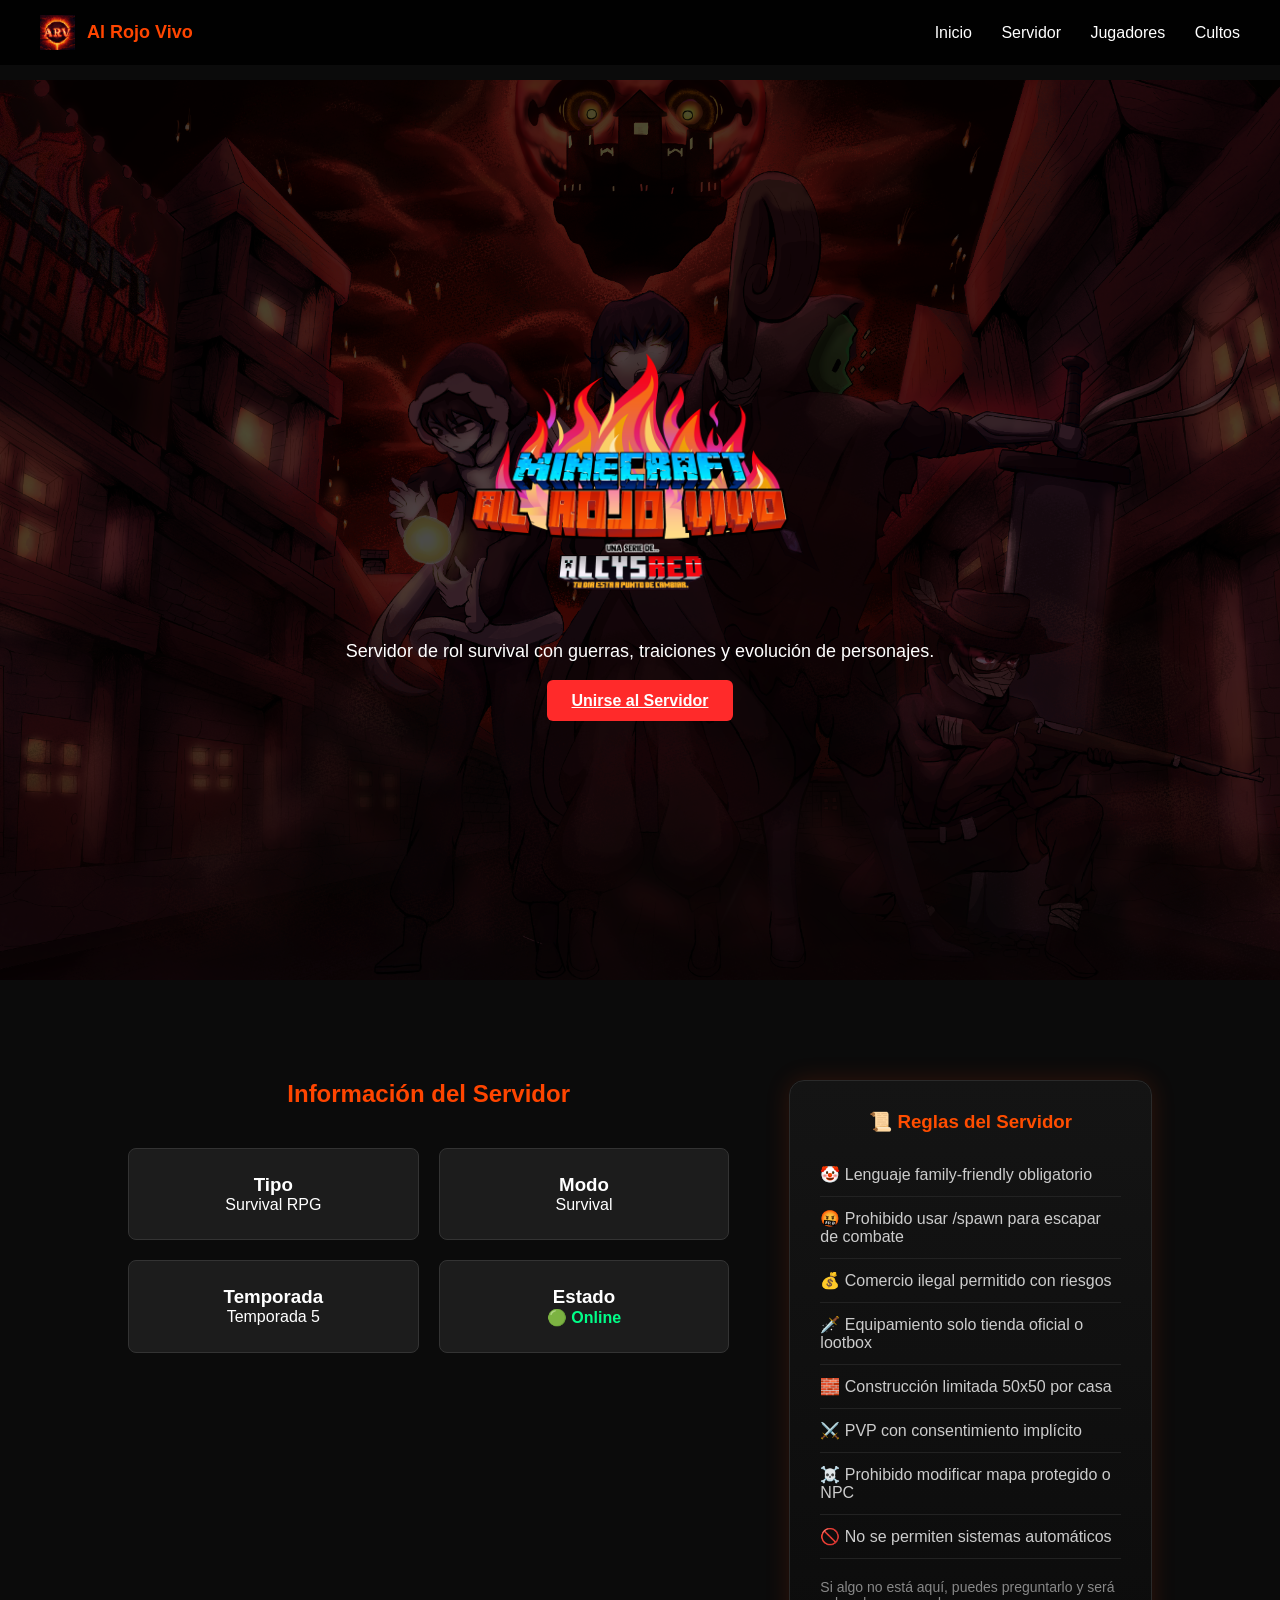
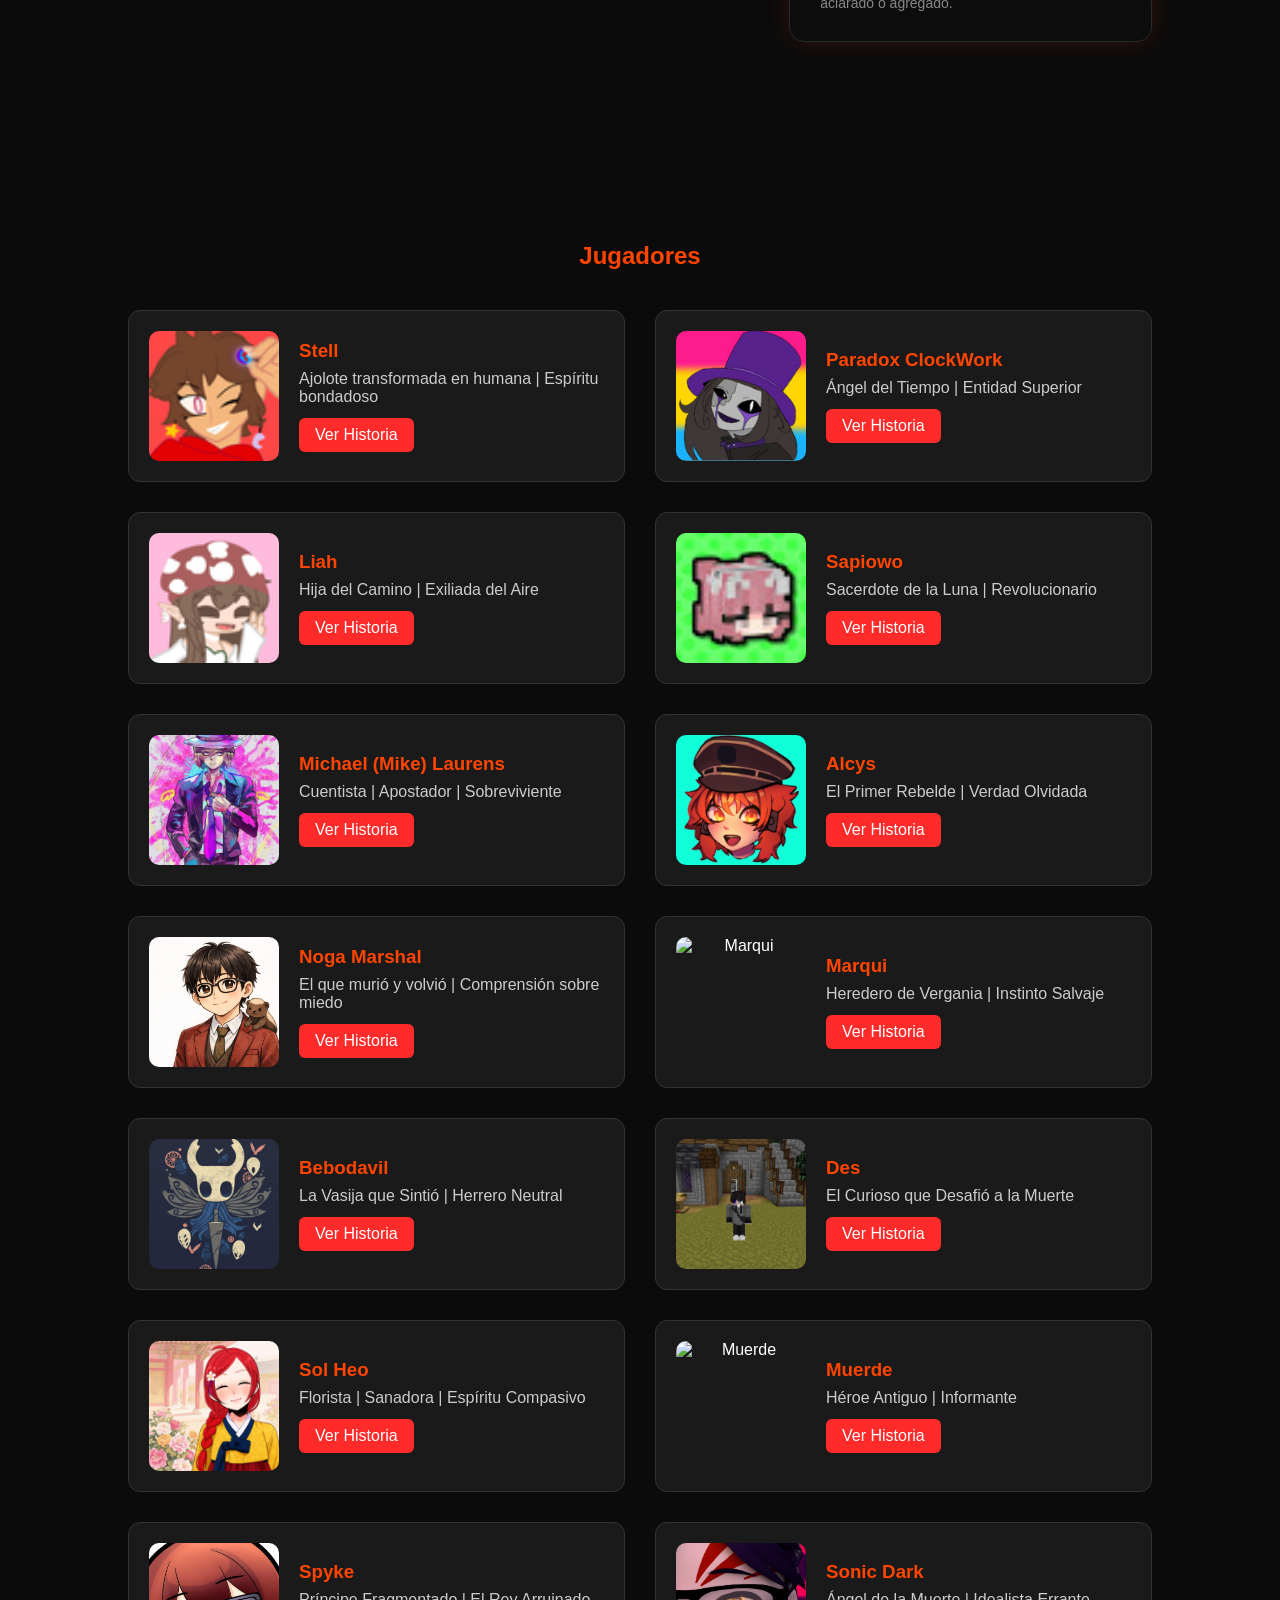
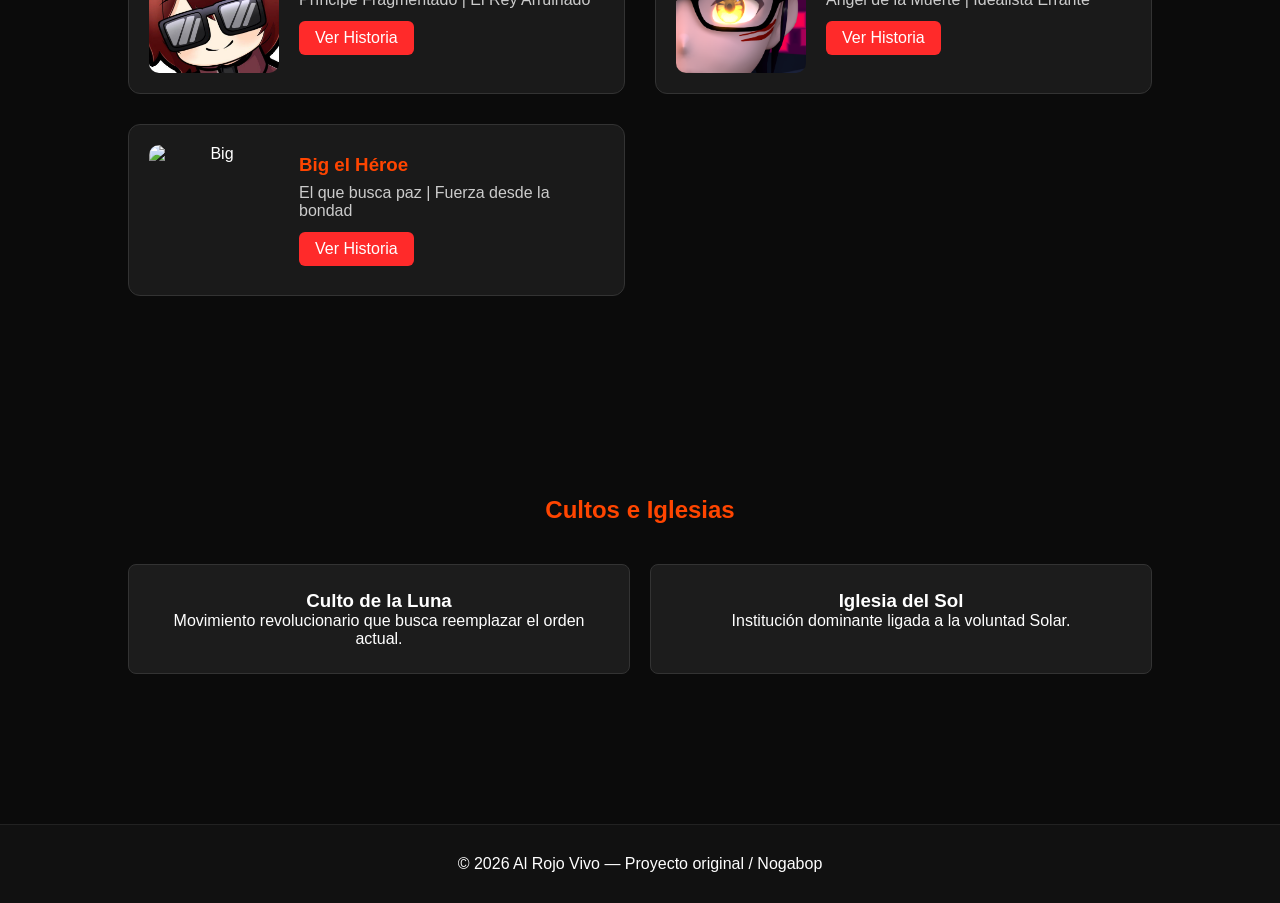
==== index.html @ 5db58ed6 "Add files via upload" ====
<!DOCTYPE html>
<html lang="es">
<head>
    <meta charset="UTF-8">
    <title>Al Rojo Vivo</title>
    <meta name="viewport" content="width=device-width, initial-scale=1.0">
    <link rel="stylesheet" href="Estilo.css">
</head>

<body>

<!-- NAVBAR -->
<nav class="navbar">
    <div class="nav-left">
        <img src="logo-arv.png" class="logo" alt="Logo ARV">
        <span class="brand-name">Al Rojo Vivo</span>
    </div>

    <div class="nav-right">
        <a href="#inicio">Inicio</a>
        <a href="#servidor">Servidor</a>
        <a href="#jugadores">Jugadores</a>
        <a href="#cultos">Cultos</a>
    </div>
</nav>

<!-- HERO -->
<section id="inicio" class="hero">
    <div class="hero-content">
        <img src="logo de arv.png" alt="Al Rojo Vivo Logo" class="main-logo">
        <p class="subtitle">
            Servidor de rol survival con guerras, traiciones y evolución de personajes.
        </p>

        <a href="https://docs.google.com/forms/d/e/1FAIpQLScoyAcL1hHwisfjqUX6EeGmMcqTNpLWtyHBWg27hox_S5ZKVg/viewform"
           target="_blank" class="btn">
           Unirse al Servidor
        </a>
    </div>
</section>

<!-- SERVIDOR + SIDEBAR -->
<section id="servidor" class="section server-section">

    <div class="server-main">
        <h2>Información del Servidor</h2>

        <div class="grid">
            <div class="card">
                <h3>Tipo</h3>
                <p>Survival RPG</p>
            </div>

            <div class="card">
                <h3>Modo</h3>
                <p>Survival</p>
            </div>

            <div class="card">
                <h3>Temporada</h3>
                <p>Temporada 5</p>
            </div>

            <div class="card">
                <h3>Estado</h3>
                <p class="online">🟢 Online</p>
            </div>
        </div>
    </div>

    <!-- SIDEBAR REGLAS -->
    <aside class="server-sidebar">
        <h3>📜 Reglas del Servidor</h3>

        <ul>
            <li>🤡 Lenguaje family-friendly obligatorio</li>
            <li>🤬 Prohibido usar /spawn para escapar de combate</li>
            <li>💰 Comercio ilegal permitido con riesgos</li>
            <li>🗡️ Equipamiento solo tienda oficial o lootbox</li>
            <li>🧱 Construcción limitada 50x50 por casa</li>
            <li>⚔️ PVP con consentimiento implícito</li>
            <li>☠️ Prohibido modificar mapa protegido o NPC</li>
            <li>🚫 No se permiten sistemas automáticos</li>
        </ul>

        <p class="rule-note">
            Si algo no está aquí, puedes preguntarlo y será aclarado o agregado.
        </p>
    </aside>

</section>

<section id="jugadores" class="section">
    <h2>Jugadores</h2>

    <div class="players-container">

        <!-- STELL -->
        <div class="player-row">
            <img src="stell2.png" alt="Stell">
            <div class="player-info">
                <h3>Stell</h3>
                <p>Ajolote transformada en humana | Espíritu bondadoso</p>
                <a href="stell.html" class="player-btn">Ver Historia</a>
            </div>
        </div>

        <!-- PARADOX -->
        <div class="player-row">
            <img src="paradox.png" alt="Paradox">
            <div class="player-info">
                <h3>Paradox ClockWork</h3>
                <p>Ángel del Tiempo | Entidad Superior</p>
                <a href="paradox.html" class="player-btn">Ver Historia</a>
            </div>
        </div>

        <!-- LIAH -->
        <div class="player-row">
            <img src="liah.png" alt="Liah">
            <div class="player-info">
                <h3>Liah</h3>
                <p>Hija del Camino | Exiliada del Aire</p>
                <a href="liah.html" class="player-btn">Ver Historia</a>
            </div>
        </div>

        <!-- SAPIWO -->
        <div class="player-row">
            <img src="sapiowo.png" alt="Sapiowo">
            <div class="player-info">
                <h3>Sapiowo</h3>
                <p>Sacerdote de la Luna | Revolucionario</p>
                <a href="sapiowo.html" class="player-btn">Ver Historia</a>
            </div>
        </div>

        <!-- MIKE -->
        <div class="player-row">
            <img src="mike2.png" alt="Mike">
            <div class="player-info">
                <h3>Michael (Mike) Laurens</h3>
                <p>Cuentista | Apostador | Sobreviviente</p>
                <a href="mike.html" class="player-btn">Ver Historia</a>
            </div>
        </div>

        <!-- ALCYS -->
        <div class="player-row">
            <img src="alcys.png" alt="Alcys">
            <div class="player-info">
                <h3>Alcys</h3>
                <p>El Primer Rebelde | Verdad Olvidada</p>
                <a href="alcys.html" class="player-btn">Ver Historia</a>
            </div>
        </div>

        <!-- NOGA -->
        <div class="player-row">
            <img src="foto noga.png.jpeg" alt="Noga">
            <div class="player-info">
                <h3>Noga Marshal</h3>
                <p>El que murió y volvió | Comprensión sobre miedo</p>
                <a href="noga.html" class="player-btn">Ver Historia</a>
            </div>
        </div>

        <!-- MARQUI -->
        <div class="player-row">
            <img src="marqui.png" alt="Marqui">
            <div class="player-info">
                <h3>Marqui</h3>
                <p>Heredero de Vergania | Instinto Salvaje</p>
                <a href="marqui.html" class="player-btn">Ver Historia</a>
            </div>
        </div>

        <!-- BEBO -->
        <div class="player-row">
            <img src="bebo.png" alt="Bebodavil">
            <div class="player-info">
                <h3>Bebodavil</h3>
                <p>La Vasija que Sintió | Herrero Neutral</p>
                <a href="bebo.html" class="player-btn">Ver Historia</a>
            </div>
        </div>

        <!-- DES -->
        <div class="player-row">
            <img src="foto de des.png" alt="Des">
            <div class="player-info">
                <h3>Des</h3>
                <p>El Curioso que Desafió a la Muerte</p>
                <a href="des.html" class="player-btn">Ver Historia</a>
            </div>
        </div>

        <!-- SOL HEO -->
        <div class="player-row">
            <img src="sol.png" alt="Sol Heo">
            <div class="player-info">
                <h3>Sol Heo</h3>
                <p>Florista | Sanadora | Espíritu Compasivo</p>
                <a href="sol.html" class="player-btn">Ver Historia</a>
            </div>
        </div>

        <!-- MUERDE -->
        <div class="player-row">
            <img src="muerde.png" alt="Muerde">
            <div class="player-info">
                <h3>Muerde</h3>
                <p>Héroe Antiguo | Informante</p>
                <a href="muerde.html" class="player-btn">Ver Historia</a>
            </div>
        </div>

        <!-- SPYKE -->
        <div class="player-row">
            <img src="foto de spyke.jpg" alt="Spyke">
            <div class="player-info">
                <h3>Spyke</h3>
                <p>Príncipe Fragmentado | El Rey Arruinado</p>
                <a href="spyke.html" class="player-btn">Ver Historia</a>
            </div>
        </div>

        <!-- SONIC DARK -->
        <div class="player-row">
            <img src="foto de sonic.png" alt="Sonic Dark">
            <div class="player-info">
                <h3>Sonic Dark</h3>
                <p>Ángel de la Muerte | Idealista Errante</p>
                <a href="sonicdark.html" class="player-btn">Ver Historia</a>
            </div>
        </div>

        <!-- BIG -->
        <div class="player-row">
            <img src="big.png" alt="Big">
            <div class="player-info">
                <h3>Big el Héroe</h3>
                <p>El que busca paz | Fuerza desde la bondad</p>
                <a href="big.html" class="player-btn">Ver Historia</a>
            </div>
        </div>

    </div>
</section>

    </div>
</section>

<!-- CULTOS -->
<section id="cultos" class="section">
    <h2>Cultos e Iglesias</h2>

    <div class="grid">
        <div class="card">
            <h3>Culto de la Luna</h3>
            <p>Movimiento revolucionario que busca reemplazar el orden actual.</p>
        </div>

        <div class="card">
            <h3>Iglesia del Sol</h3>
            <p>Institución dominante ligada a la voluntad Solar.</p>
        </div>
    </div>
</section>

<!-- FOOTER -->
<footer>
    © 2026 Al Rojo Vivo — Proyecto original / Nogabop
</footer>

<!-- MÚSICA -->
<audio id="bg-music" loop>
    <source src="Rey de la Nada_ Canción _ Centauria.mp3" type="audio/mpeg">
</audio>

<script>
    const musica = document.getElementById("bg-music");
    musica.volume = 0.1;

    document.addEventListener("click", function () {
        musica.play();
    });
</script>

</body>
</html>
---- Estilo.css ----
*{
    margin:0;
    padding:0;
    box-sizing:border-box;
}

html{
    scroll-behavior:smooth;
}

body{
    font-family: Arial, sans-serif;
    background:#0b0b0b;
    color:white;
}




.navbar{
    position:fixed;
    top:0;
    width:100%;
    display:flex;
    justify-content:space-between;
    align-items:center;
    padding:15px 40px;
    background:rgba(0,0,0,0.9);
    backdrop-filter:blur(6px);
    z-index:1000;
}

.nav-left{
    display:flex;
    align-items:center;
    gap:12px;
}

.logo{
    height:35px;
}

.brand-name{
    font-weight:bold;
    font-size:18px;
    color:#ff4500;
}

.nav-right a{
    color:white;
    text-decoration:none;
    margin-left:25px;
    transition:0.3s;
}

.nav-right a:hover{
    color:#ff4500;
}




.hero{
    height:100vh;
    display:flex;
    justify-content:center;
    align-items:center;
    text-align:center;
    background:url("fondo de arv.png") center/cover no-repeat;
    position:relative;
    margin-top:80px;
}

.hero::before{
    content:"";
    position:absolute;
    width:100%;
    height:100%;
    background:rgba(0,0,0,0.7);
}

.hero-content{
    position:relative;
    z-index:2;
    max-width:800px;
    padding:20px;
}

.main-logo{
    width:80%;
    max-width:600px;
    margin:0 auto 20px auto;
    display:block;
}

.subtitle{
    margin-bottom:30px;
    font-size:18px;
}

.btn{
    padding:12px 25px;
    background:#ff2a2a;
    border:none;
    cursor:pointer;
    color:white;
    font-weight:bold;
    transition:0.3s;
    border-radius:6px;
}

.btn:hover{
    background:#ff4500;
    box-shadow:0 0 15px #ff4500;
}




.section{
    padding:100px 10%;
    text-align:center;
}

h2{
    margin-bottom:40px;
    color:#ff4500;
}



.grid{
    display:grid;
    grid-template-columns:repeat(auto-fit,minmax(250px,1fr));
    gap:20px;
}

.card{
    background:#1c1c1c;
    padding:25px;
    border:1px solid #333;
    border-radius:8px;
    transition:0.3s;
}

.card:hover{
    border-color:#ff4500;
    transform:translateY(-5px);
}

.online{
    color:#00ff88;
    font-weight:bold;
}



.server-section{
    display:flex;
    gap:60px;
    align-items:flex-start;
}

.server-main{
    flex:2;
}

.server-sidebar{
    flex:1;
    background:linear-gradient(180deg,#141414,#0c0c0c);
    padding:30px;
    border-radius:15px;
    border:1px solid #2a2a2a;
    height:fit-content;
    box-shadow:0 0 25px rgba(255,70,0,0.15);
    text-align:left;
}

.server-sidebar h3{
    color:#ff4d00;
    margin-bottom:20px;
    text-align:center;
}

.server-sidebar ul{
    list-style:none;
    padding:0;
}

.server-sidebar li{
    padding:12px 0;
    border-bottom:1px solid #222;
    color:#ccc;
    transition:0.3s;
}

.server-sidebar li:hover{
    color:white;
    transform:translateX(5px);
}

.rule-note{
    margin-top:20px;
    font-size:14px;
    color:#888;
}



.players-container{
    display:grid;
    grid-template-columns:repeat(2, 1fr);
    gap:30px;
    max-width:1100px;
    margin:0 auto;
}

.player-row{
    display:flex;
    align-items:center;
    gap:20px;
    background:#1a1a1a;
    padding:20px;
    border-radius:12px;
    border:1px solid #333;
    transition:0.3s;
}

.player-row:hover{
    border-color:#ff4500;
    transform:translateY(-5px);
}

.player-row img{
    width:130px;
    height:130px;
    object-fit:cover;
    border-radius:10px;
}

.player-info{
    flex:1;
    text-align:left;
}

.player-info h3{
    color:#ff4500;
    margin-bottom:8px;
}

.player-info p{
    color:#ccc;
    margin-bottom:12px;
}

.player-btn{
    display:inline-block;
    padding:8px 16px;
    background:#ff2a2a;
    color:white;
    text-decoration:none;
    border-radius:6px;
    transition:0.3s;
}

.player-btn:hover{
    background:#ff4500;
}


footer{
    padding:30px;
    text-align:center;
    background:#111;
    margin-top:50px;
    border-top:1px solid #222;
}


.character-page{
    margin-top:120px;
    max-width:900px;
    margin-left:auto;
    margin-right:auto;
    text-align:left;
    padding:50px;
    background:#111;
    border-radius:16px;
    border:1px solid #222;
    box-shadow:0 0 40px rgba(255, 69, 0, 0.08);
    animation:fadeIn 0.8s ease;
}

.character-page h2{
    text-align:center;
    font-size:32px;
    margin-bottom:20px;
}

.character-page h3{
    margin-top:40px;
    margin-bottom:15px;
    color:#ff4500;
    font-size:22px;
    border-left:4px solid #ff4500;
    padding-left:10px;
}

.character-image{
    width:100%;
    max-width:400px;
    display:block;
    margin:30px auto;
    border-radius:16px;
    transition:0.4s;
}

.character-image:hover{
    transform:scale(1.03);
    box-shadow:0 0 30px rgba(255, 69, 0, 0.4);
}

.character-page p{
    margin-bottom:18px;
    line-height:1.7;
    color:#ddd;
}

.character-page ul{
    margin-left:25px;
    margin-top:10px;
    margin-bottom:20px;
}

.character-page li{
    margin-bottom:8px;
}

.character-quote{
    font-style:italic;
    text-align:center;
    margin-top:50px;
    font-size:18px;
    color:#aaa;
}

@keyframes fadeIn{
    from{
        opacity:0;
        transform:translateY(20px);
    }
    to{
        opacity:1;
        transform:translateY(0);
    }
}




@media(max-width:1000px){

    .server-section{
        flex-direction:column;
    }

    .players-container{
        grid-template-columns:1fr;
    }

    .player-row{
        flex-direction:column;
        text-align:center;
    }

    .player-info{
        text-align:center;
    }

    .navbar{
        flex-direction:column;
        gap:10px;
    }

    .nav-right{
        display:flex;
        flex-wrap:wrap;
        justify-content:center;
        gap:15px;
    }

    .nav-right a{
        margin-left:0;
    }
}
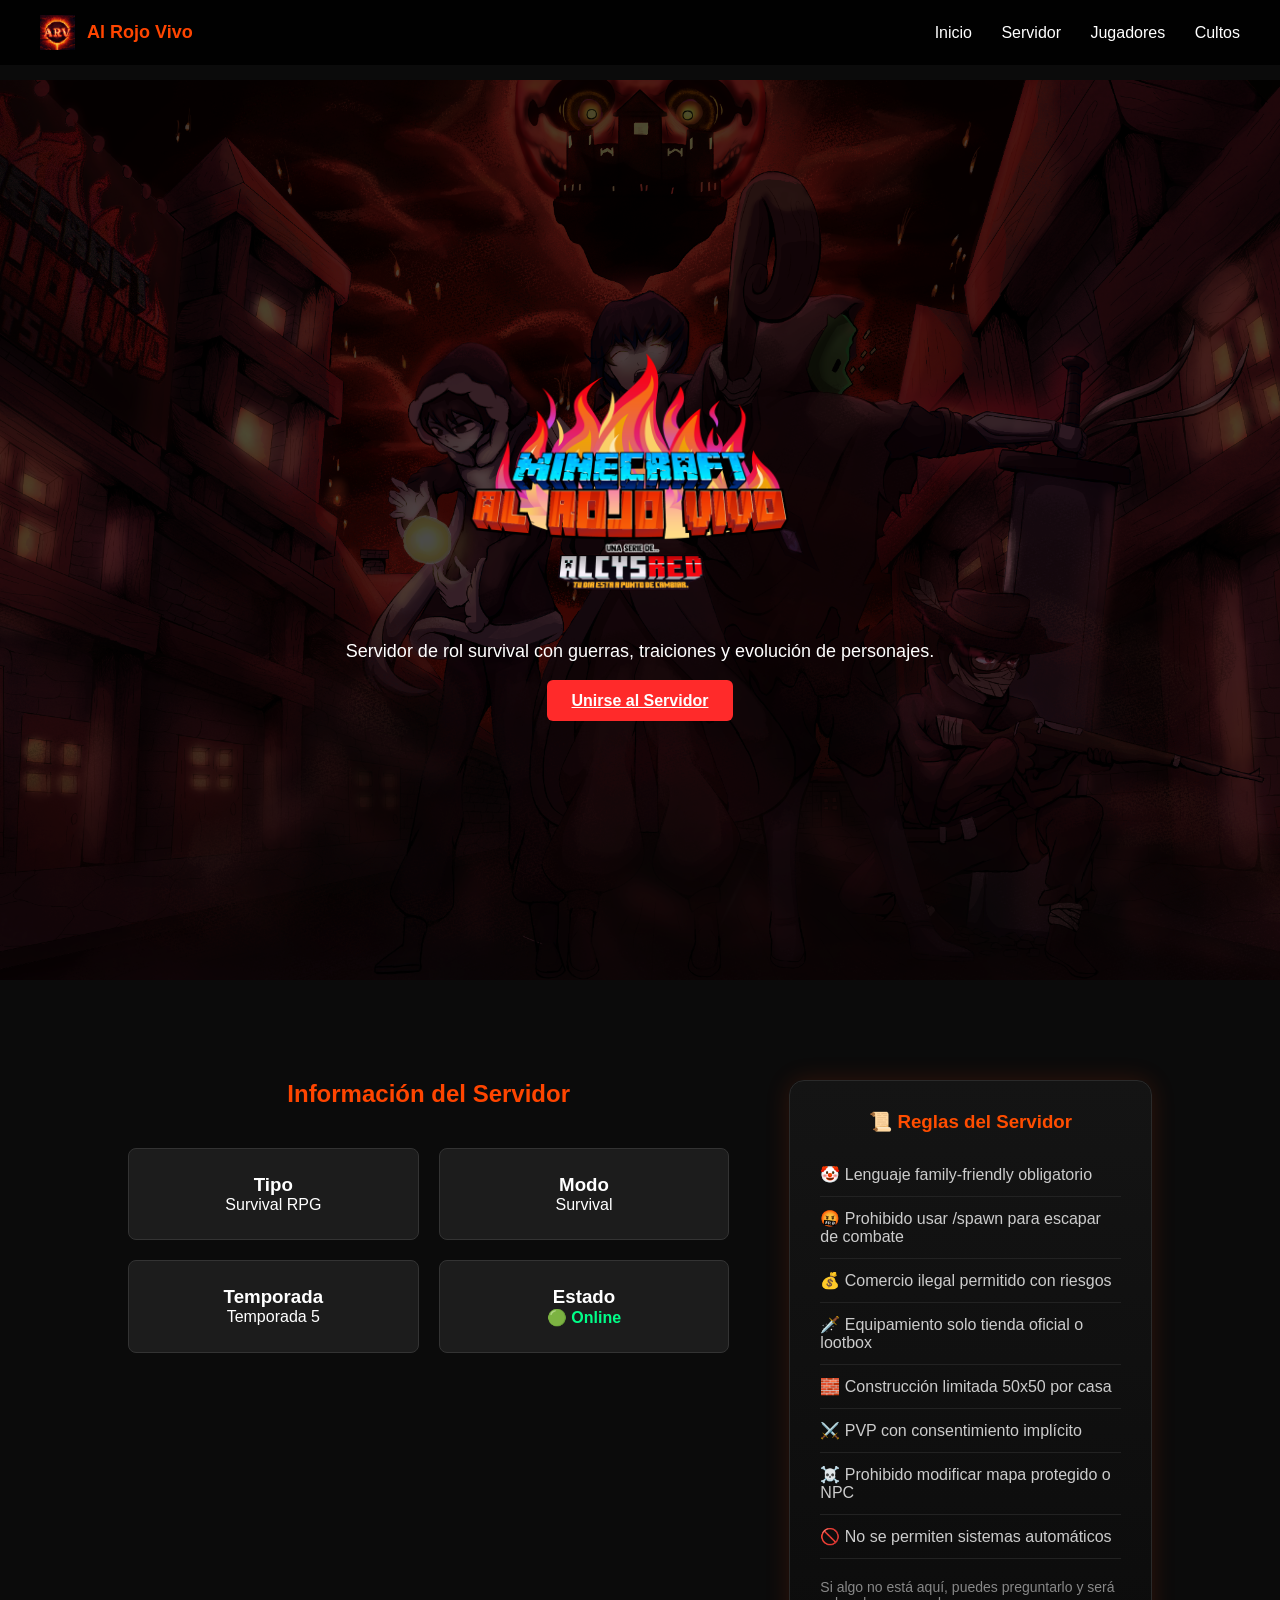
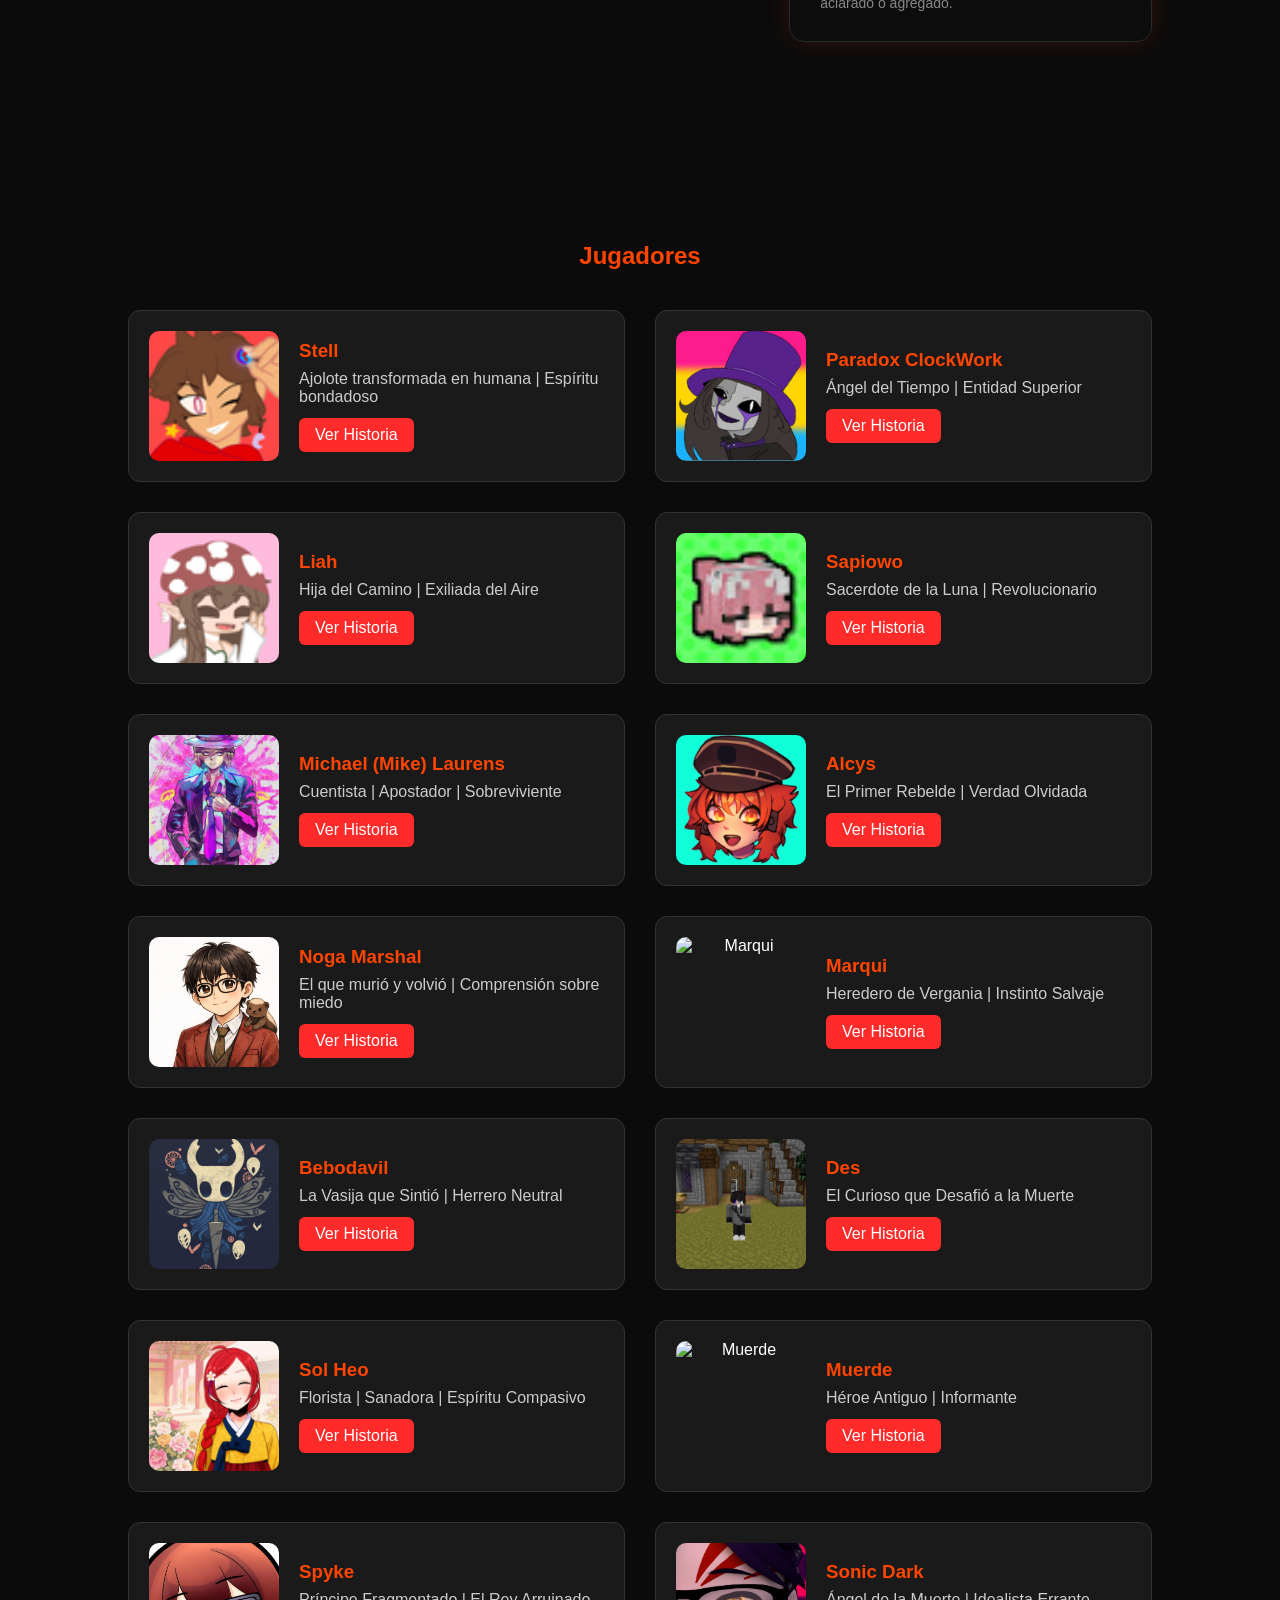
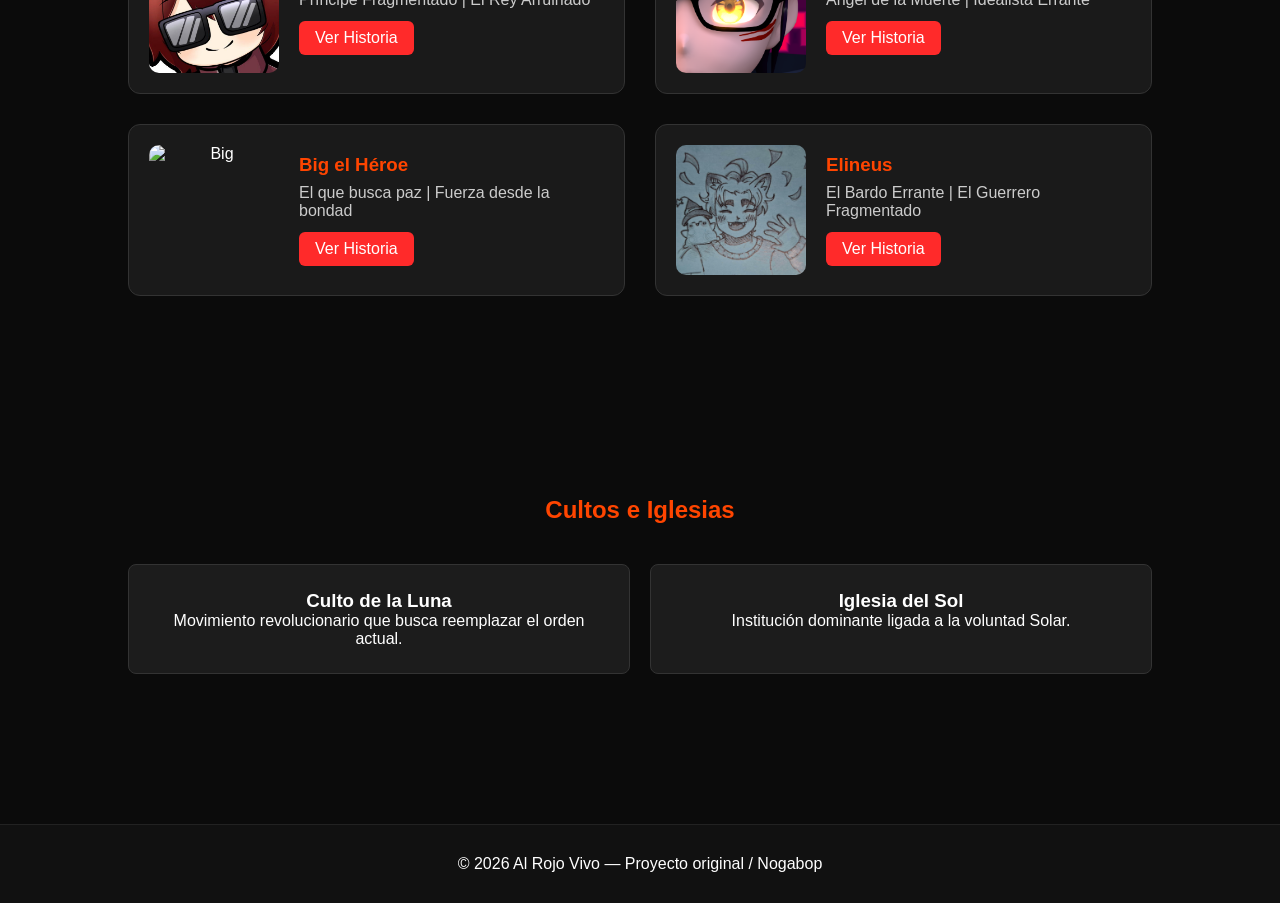
==== commit ddeed89c: "Update index.html" ====
--- a/index.html
+++ b/index.html
@@ -244,6 +244,15 @@
                 <a href="big.html" class="player-btn">Ver Historia</a>
             </div>
         </div>
+<!-- ELINEUS -->
+<div class="player-row">
+    <img src="foto de elineus2.png" alt="Elineus">
+    <div class="player-info">
+        <h3>Elineus</h3>
+        <p>El Bardo Errante | El Guerrero Fragmentado</p>
+        <a href="elineus.html" class="player-btn">Ver Historia</a>
+    </div>
+</div>
 
     </div>
 </section>
@@ -290,3 +299,4 @@
 </body>
 </html>
 
+
